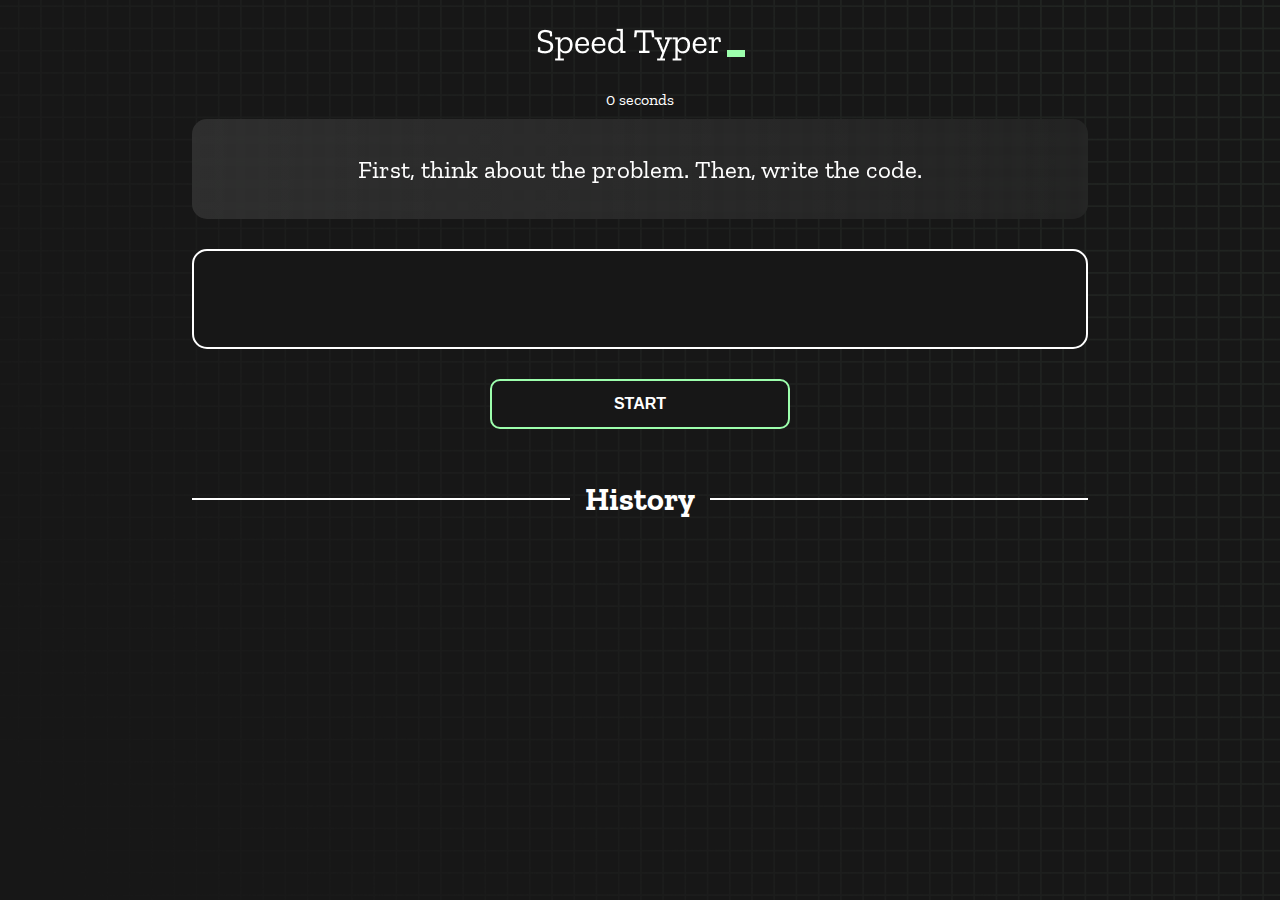
==== index.html @ 64bd4ba0 "Initial commit" ====
<!DOCTYPE html>
<html lang="en">
  <head>
    <meta charset="UTF-8" />
    <meta http-equiv="X-UA-Compatible" content="IE=edge" />
    <meta name="viewport" content="width=device-width, initial-scale=1.0" />
    <title>Speed Monster</title>
    <link rel="stylesheet" href="styles.css" />
    <link rel="preconnect" href="https://fonts.googleapis.com" />
    <link rel="preconnect" href="https://fonts.gstatic.com" crossorigin />
    <link
      href="https://fonts.googleapis.com/css2?family=Zilla+Slab:wght@300;400;500&display=swap"
      rel="stylesheet"
    />
  </head>
  <body>
    <h1 class="title"><img src="./logo.png" /></h1>
    <div id="show-time">0 seconds</div>

    <div class="box-container">
      <div id="question"></div>

      <div id="display" class="inactive"></div>

      <div class="buttons">
        <button id="starts">START</button>
      </div>

      <div class="divider-container">
        <div class="line"></div>
        <h1 class="title2">History</h1>
        <div class="line"></div>
      </div>
      <div id="histories"></div>
    </div>

    <div id="countdown"></div>
    <div id="modal-background" class="hidden"></div>
    <div id="result" class="hidden"></div>

    <script src="./history.js"></script>
    <script src="./script.js"></script>
  </body>
</html>
---- styles.css ----
* {
  padding: 0;
  margin: 0;
  box-sizing: border-box;
}

body {
  background-image: url("./bg.png");
  background-size: cover;
  background-position: left top;
  font-family: "Zilla Slab", serif;
}

.box-container {
  width: 70%;
  margin: 0 auto;
}

#question {
  height: 100px;
  display: flex;
  align-items: center;
  justify-content: center;
  color: white;
  font-size: 25px;
  border-radius: 15px;
  background: rgb(255, 255, 255);
  background: linear-gradient(
    92.49deg,
    rgba(255, 255, 255, 0.1) 0.18%,
    rgba(255, 255, 255, 0.05) 99.85%
  );
  backdrop-filter: blur(5px);
  margin-bottom: 30px;
}

#display {
  height: 100px;
  display: flex;
  flex-wrap: wrap;
  align-items: center;
  padding-left: 5rem;
  color: white;
  font-size: 32px;
  background-color: #171717;
  border: 2px solid #9dffad;
  border-radius: 15px;
}

#countdown {
  position: fixed;
  height: 100vh;
  width: 100vw;
  background-color: rgba(0, 0, 0, 0.8);
  top: 0;
  left: 0;
  display: flex;
  align-items: center;
  justify-content: center;
  font-size: 3rem;
  color: white;
  display: none;
}
#result {
  position: fixed;
  top: 10%; 
  left: 10%;
  transform: translate(-50%, -50%);
  height: 250px;
  width: 400px;
  background-color: #171717;
  border-radius: 15px;
  border: 2px solid #9dffad;
  color: white;
  text-align: center;
  padding: 2rem;
}
#show-time{
  text-align: center;
  color: white;
  margin: 10px 0;
}

.green {
  color: #9dffad;
}
.red {
  color: #eb6565;
}
.bold {
  font-weight: 700;
}
.inactive {
  border: 2px solid white !important;
}
.hidden {
  display: none;
}
.title {
  text-align: center;
  color: white;
  margin: 20px 0;
}

.divider-container {
  height: 80px;
  display: flex;
  justify-content: center;
  align-items: center;
  gap: 15px;
  margin: 0 auto;
}

.line {
  height: 2px;
  background: white;
  width: 100%;
}

.title2 {
  color: white;
  display: block;
}

.buttons {
  display: flex;
  justify-content: center;
  margin: 30px 0;
}
button {
  padding: 10px 20px;
  border: none;
  font-size: 16px;
  font-weight: bold;
  width: 300px;
  height: 50px;
  color: white;
  background-color: #171717;
  border-radius: 10px;
  border: 2px solid #9dffad;
  cursor: pointer;
}

#histories {
  display: flex;
  flex-wrap: wrap;
  justify-content: space-around;
}

.card {
  width: 100%;
  height: 100%;
  padding: 50px;
  display: flex;
  justify-content: space-between;
  align-items: center;
  padding: 20px 30px;
  color: white;
  border-radius: 15px;
  background: rgb(255, 255, 255);
  background: linear-gradient(
    92.49deg,
    rgba(255, 255, 255, 0.1) 0.18%,
    rgba(255, 255, 255, 0.05) 99.85%
  );
  backdrop-filter: blur(5px);
  margin-bottom: 30px;
}

#modal-background {
  background: rgb(255, 255, 255);
  background: linear-gradient(
    92.49deg,
    rgba(255, 255, 255, 0.1) 0.18%,
    rgba(255, 255, 255, 0.05) 99.85%
  );
  backdrop-filter: blur(5px);
  height: 100vh;
  width: 100%;
  position: fixed;
  top: 0;
}

@media only screen and (max-width: 700px) {
  .box-container {
    padding: 0 20px;
    width: 100%;
  }
  .card {
    flex-direction: column;
  }
}
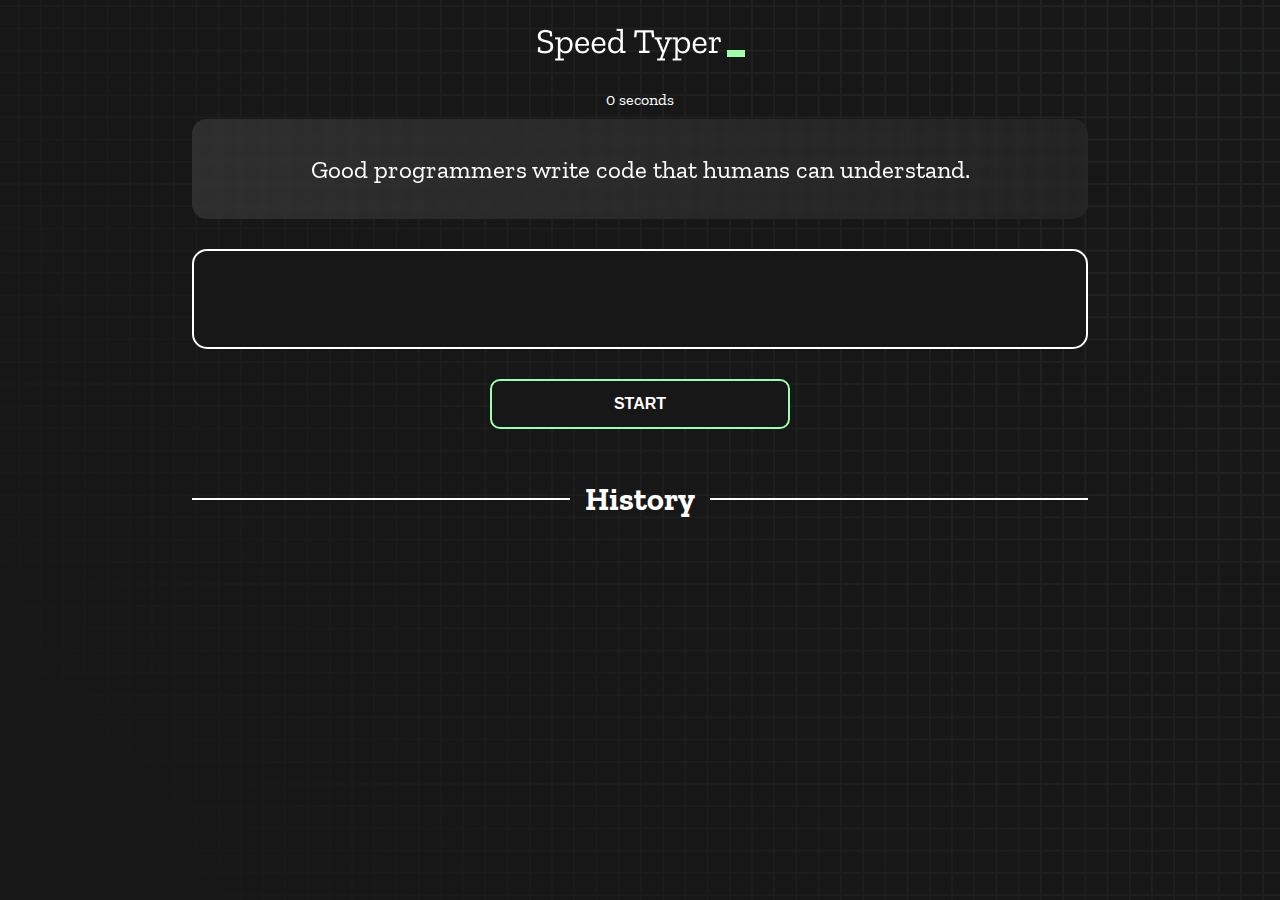
==== commit b04c590b: "check first" ====
--- a/index.html
+++ b/index.html
@@ -4,7 +4,7 @@
     <meta charset="UTF-8" />
     <meta http-equiv="X-UA-Compatible" content="IE=edge" />
     <meta name="viewport" content="width=device-width, initial-scale=1.0" />
-    <title>Speed Monster</title>
+    <title>type Monster</title>
     <link rel="stylesheet" href="styles.css" />
     <link rel="preconnect" href="https://fonts.googleapis.com" />
     <link rel="preconnect" href="https://fonts.gstatic.com" crossorigin />
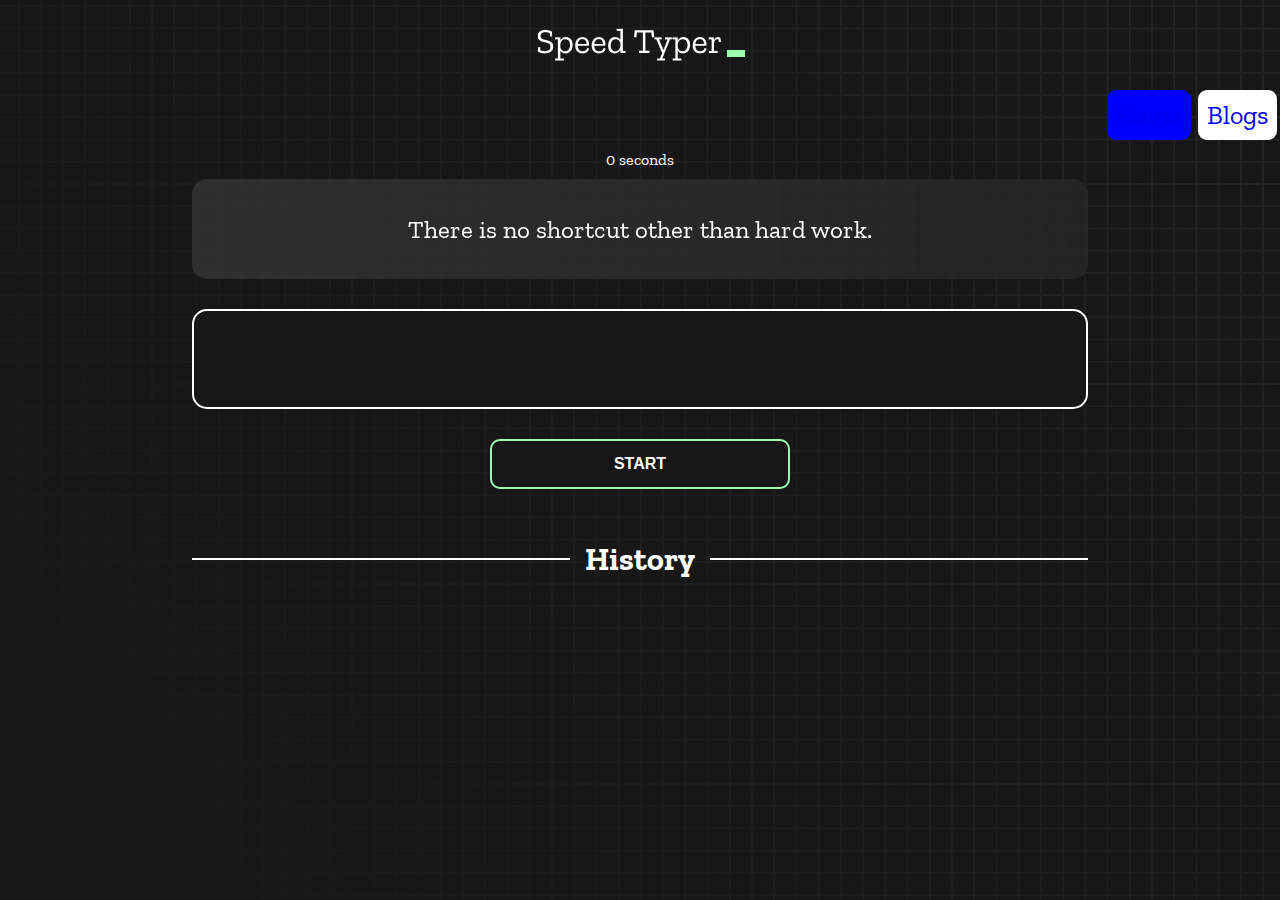
==== commit c1abd4aa: "link up blogs" ====
--- a/index.html
+++ b/index.html
@@ -12,9 +12,17 @@
       href="https://fonts.googleapis.com/css2?family=Zilla+Slab:wght@300;400;500&display=swap"
       rel="stylesheet"
     />
+
+ 
   </head>
   <body>
     <h1 class="title"><img src="./logo.png" /></h1>
+    <div class="lang">
+      <ul class="men">
+          <p id="active" class="bgColor"><a href="index.html" class="docuration">Home</a></p>
+          <p class="bgColor"><a href="blogs.html" class="docuration">Blogs</a></p>
+      </ul>
+  </div>
     <div id="show-time">0 seconds</div>
 
     <div class="box-container">
--- a/styles.css
+++ b/styles.css
@@ -63,8 +63,8 @@
 }
 #result {
   position: fixed;
-  top: 10%; 
-  left: 10%;
+  top: 50%; 
+  left: 50%;
   transform: translate(-50%, -50%);
   height: 250px;
   width: 400px;
@@ -143,6 +143,7 @@
 
 #histories {
   display: flex;
+  flex-direction: row;
   flex-wrap: wrap;
   justify-content: space-around;
 }
@@ -152,6 +153,7 @@
   height: 100%;
   padding: 50px;
   display: flex;
+  flex-direction: column;
   justify-content: space-between;
   align-items: center;
   padding: 20px 30px;
@@ -180,13 +182,44 @@
   position: fixed;
   top: 0;
 }
-
-@media only screen and (max-width: 700px) {
-  .box-container {
-    padding: 0 20px;
-    width: 100%;
+.men {
+  display: flex;
+  flex-direction: row;
+  gap: 4px;
+  justify-content: space-between;
+
+}
+
+.lang {
+  display: flex;
+  flex-direction: row;
+  justify-content: end;
+}
+.bgColor {
+  background-color: white;
+  margin-right: 3px;
+  padding: 9px;
+  font-size: 26px;
+  border-radius: 9px;
+  color: red;
+  text-decoration: none;
+}
+#active {
+  background: blue;
+  color: white;
+}
+.docuration{
+  text-decoration: none;
+}
+@media screen and (min-width: 768px) {
+ 
+
+  #histories {
+    display: grid;
+    grid-template-columns: auto auto auto;
+    gap: 7px;
   }
-  .card {
-    flex-direction: column;
-  }
-}
+}
+
+
+
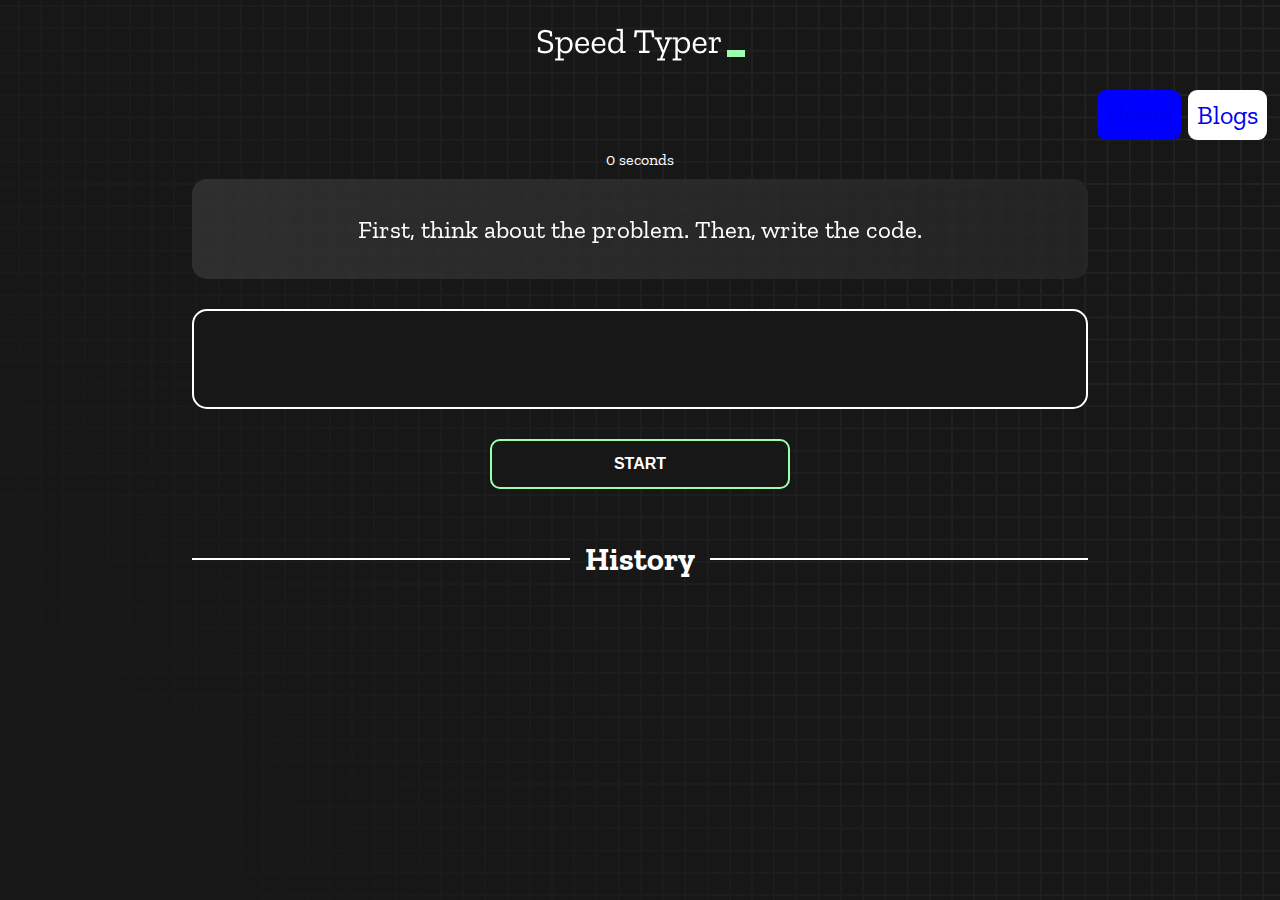
==== commit 02e33f2e: "errorCount fixed" ====
--- a/index.html
+++ b/index.html
@@ -20,7 +20,7 @@
     <div class="lang">
       <ul class="men">
           <p id="active" class="bgColor"><a href="index.html" class="docuration">Home</a></p>
-          <p class="bgColor"><a href="blogs.html" class="docuration">Blogs</a></p>
+          <p class="bgColor"><a href="blog.html" class="docuration">Blogs</a></p>
       </ul>
   </div>
     <div id="show-time">0 seconds</div>
--- a/styles.css
+++ b/styles.css
@@ -187,6 +187,7 @@
   flex-direction: row;
   gap: 4px;
   justify-content: space-between;
+  margin-right: 10px;
 
 }
 
